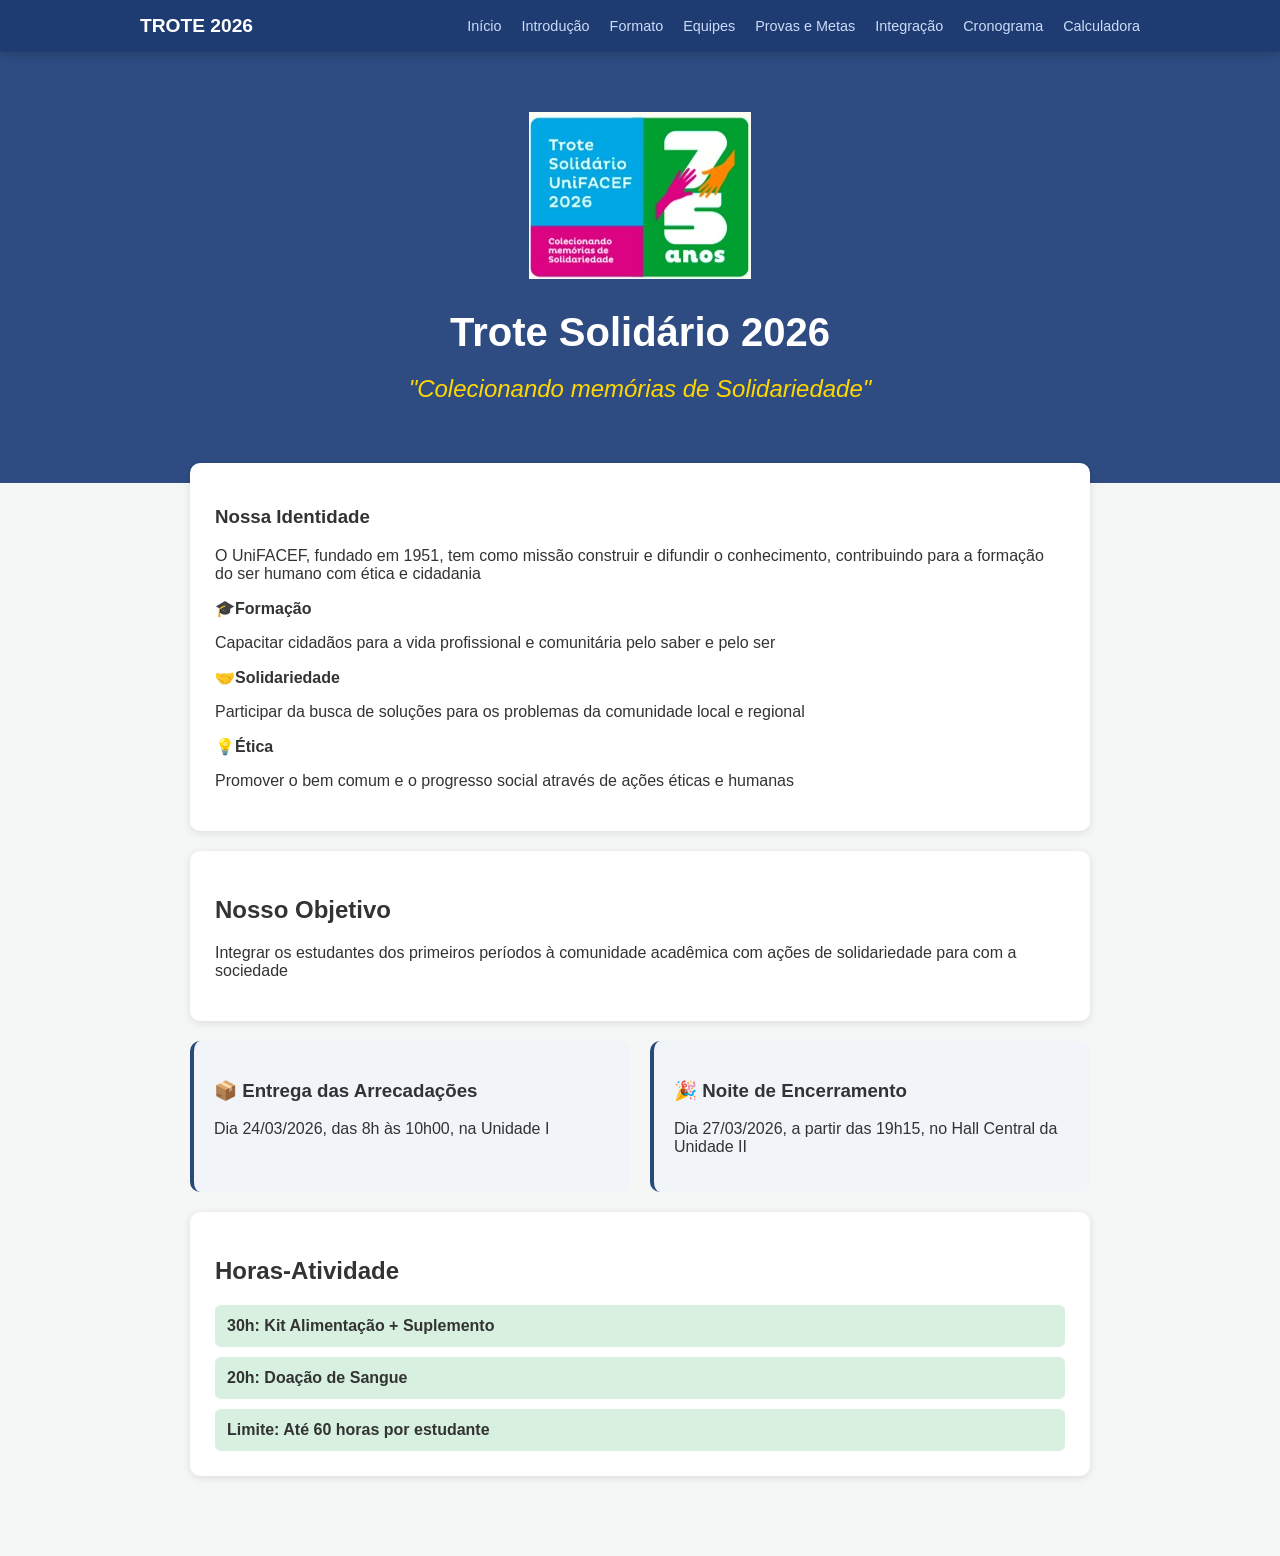
==== site oficial/index.html @ 7d31cde3 "terminando o site" ====
<!DOCTYPE html>
<html lang="pt-br">
    <head>
        <title> Trote Solidário </title>
        <meta charset="UTF-8">
        <link rel="stylesheet" href="site.css">
    </head>
    <body>
        <nav class="menu"> <!-- Menu de navegação -->
            <div class="menu-container">
                <a href="index.html" class="menu-logo"> Trote 2026 </a>
                <ul class="lista">
                    <li> <a href="index.html"> Início </a> </li>
                    <li> <a href="introducao.html"> Introdução </a> </li>
                    <li> <a href="formato.html"> Formato </a> </li>
                    <li> <a href="equipes.html"> Equipes </a> </li>
                    <li> <a href="provas.html"> Provas e Metas </a> </li>
                    <li> <a href="integracao.html"> Integração </a> </li>
                    <li> <a href="cronograma.html"> Cronograma </a> </li>
                    <li> <a href="calculadora.html"> Calculadora </a> </li>
                </ul>
            </div>
        </nav>
        <header class="cabecalho">
            <div class="cabecalho-container">
                <img src="trote.png.jpeg" alt="UniFACEF" class="cabecalho-logo"/>
                <h1> Trote Solidário 2026 </h1>
                <h2> "Colecionando memórias de Solidariedade" </h2>
            </div>

        </header>
        <main class="principal">
            <section class="card">
                <h3> Nossa Identidade </h3>
                <p> O UniFACEF, fundado em 1951, tem como missão construir e difundir o conhecimento, contribuindo para a formação do ser humano com ética e cidadania </p>
                <div class=>
                    <div class=> 
                        <strong> 🎓Formação </strong>
                        <p> Capacitar cidadãos para a vida profissional e 
                            comunitária pelo saber e pelo ser </p>
                    </div>
                    <div class=> 
                        <strong> 🤝Solidariedade </strong>
                        <p> Participar da busca de soluções para os 
                            problemas da comunidade local e regional </p>
                    </div>
                    <div class=> 
                        <strong> 💡Ética </strong>
                        <p> Promover o bem comum e o progresso social através de ações
                             éticas e humanas </p>
                    </div>
                </div>
            </section>
            <section class="card">
              <h2>Nosso Objetivo</h2>
              <p>Integrar os estudantes dos primeiros períodos à comunidade acadêmica com 
                ações de solidariedade para com a sociedade</p>
                <div class="pilar"></div>
            </section>
            <section class="dupla">
<div class="mini-cartão">
<h3>📦 Entrega das Arrecadações</h3>
<p>Dia 24/03/2026, das 8h às 10h00, na Unidade I</p>
</div>
<div class="mini-cartão">
<h3>🎉 Noite de Encerramento</h3>
<p>Dia 27/03/2026, a partir das 19h15, no Hall Central da Unidade II</p>
</div>
</section>
<section class="card">
<h2>Horas-Atividade</h2>
<div class="horas">30h: Kit Alimentação + Suplemento</div>
<div class="horas">20h: Doação de Sangue</div>
<div class="horas">Limite: Até 60 horas por estudante</div>
</section>

        </main>
    </body>
</html>
---- site oficial/site.css ----
body {
    margin: 0; font-family: 'Segoe UI', sans-serif;
    background-color: #f4f7f6; color: #333;
}
.menu {
    background-color: #1e3c72;  padding: 15px 0;
    position: sticky; /* menu fica sempre no topo */
    top: 0; /* posição 0 - posição acima */
    z-index: 1000; /*  fica sempre por cima dos outros conteúdos */
    box-shadow: 0 2px 10px rgba(0,0,0,0.2); /* caixa com sombra */
}
.menu-container{
    max-width: 1000px;
    margin: 0 auto;
    display: flex;
    justify-content: space-between;
    align-items: center;
    padding: 0 20px;
}
.menu-logo{
    color: white; /* cor branca */
    text-decoration: none; /* link sem estar sublinhado */
    font-weight: bold; /* negrito */
    font-size: 1.2rem; /* 1.2 * 16px */
    text-transform: uppercase; /* letra maiúscula */
}
.lista {
    list-style: none; display: flex; gap: 20px;
    margin: 0; padding: 0;
}
.lista a{
    color: #CBDCF7; text-decoration: none; font-size: 0.9rem;
    font-weight: 500; transition: color 0.3s; 
}
.lista a:hover {
    color: #ffffff;
}
.cabecalho {
    background-color: #2e4c82; color: white; padding: 60px 20px;
    text-align: center;
}
.cabecalho h1{
    font-size: 2.5rem; margin-bottom: 5px;
}
.cabecalho h2{
    font-weight: 300;
    font-style: italic;
    color: #ffd700; 
}
.principal{
    /* -40px subiu auto embaixo e 40 é na lateral */
    max-width: 900px; margin: -40px auto 40px; padding: 20px;
    
}
.card{
background:white;
padding:25px;
border-radius:10px;
margin-bottom:20px;
box-shadow:0px 2px 8px rgba(0,0,0,0.1);
}
.dupla{
display:flex;
gap:20px;
margin-bottom:20px;
}
.mini-cartão{background:#f1f4f8;
padding:20px;
border-radius:10px;
flex:1;
border-left:4px solid #274a7d;
}
.horas{
background:#d7f0df;
padding:12px;
border-radius:6px;
margin-top: 10px;
font-weight:bold;
}
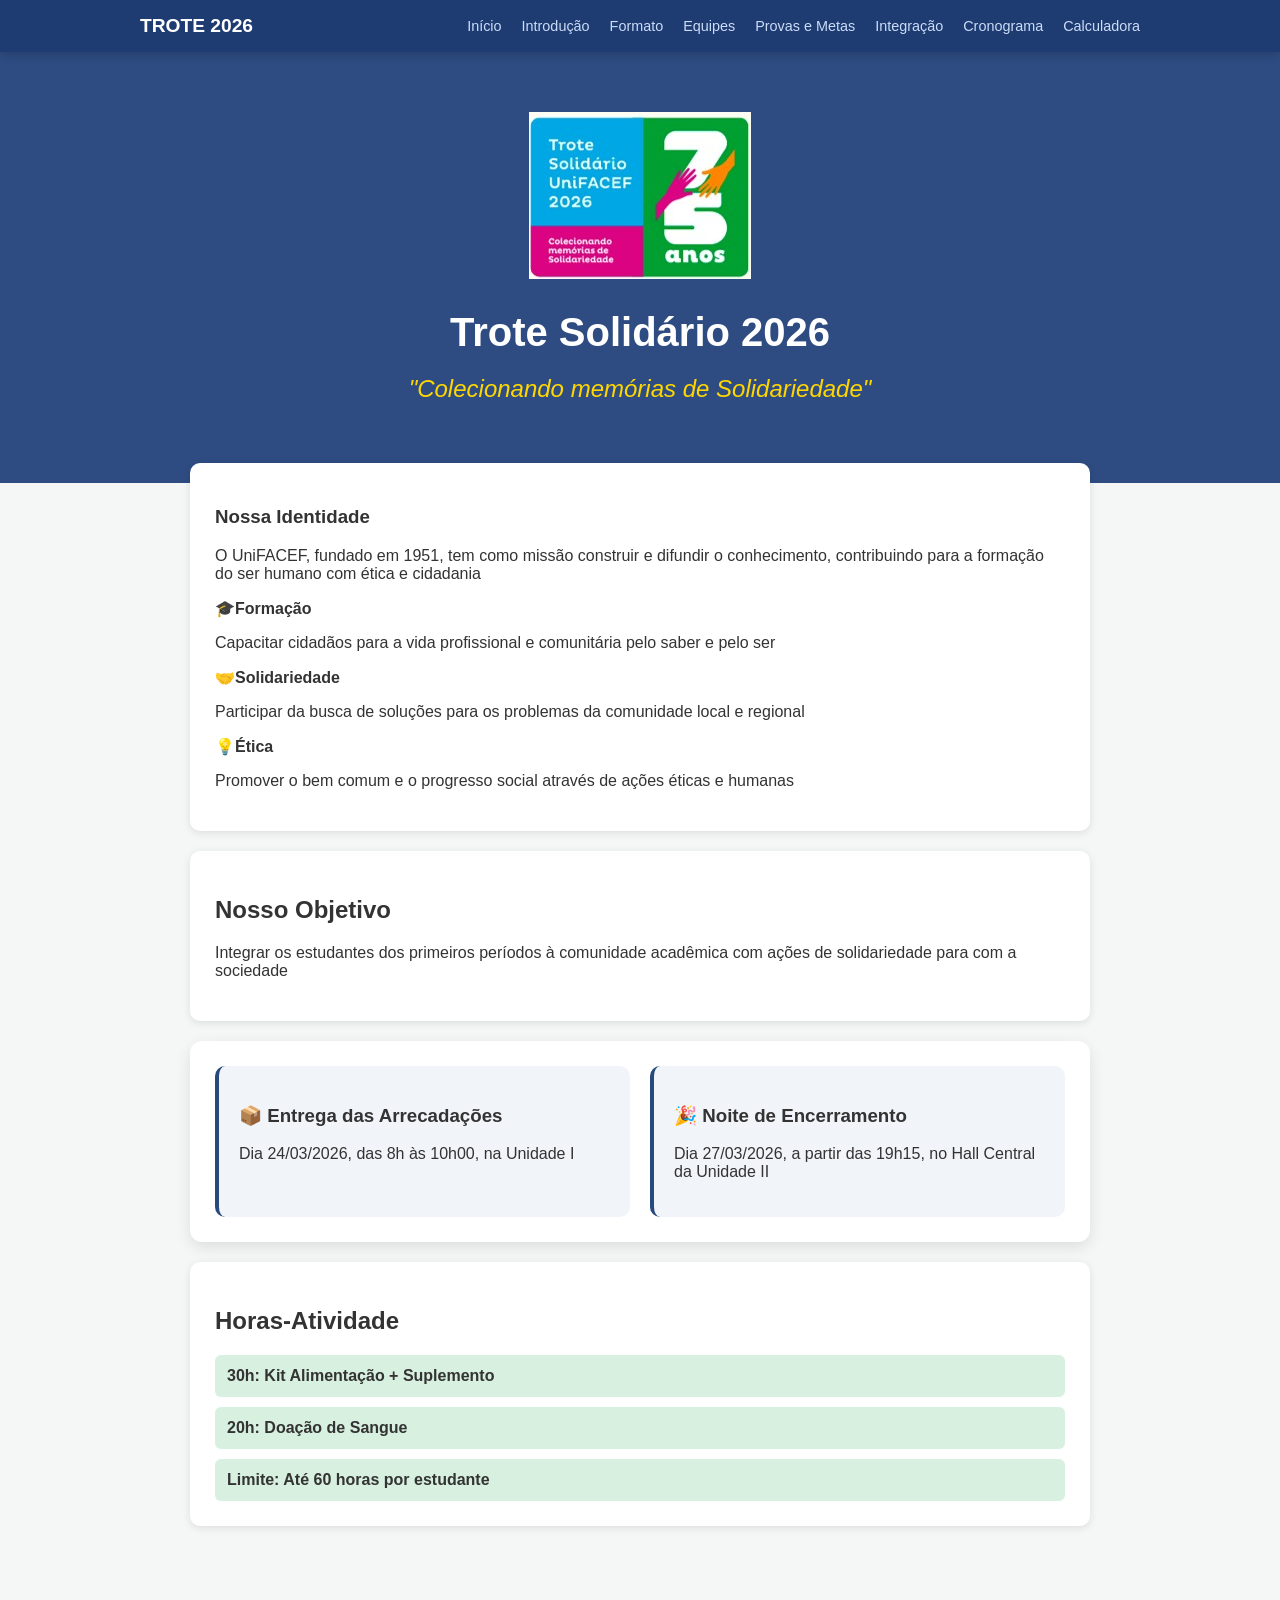
==== commit 84a3fb99: "terminando" ====
--- a/site oficial/index.html
+++ b/site oficial/index.html
@@ -1,10 +1,12 @@
 <!DOCTYPE html>
 <html lang="pt-br">
+
     <head>
         <title> Trote Solidário </title>
         <meta charset="UTF-8">
         <link rel="stylesheet" href="site.css">
     </head>
+
     <body>
         <nav class="menu"> <!-- Menu de navegação -->
             <div class="menu-container">
@@ -29,7 +31,9 @@
             </div>
 
         </header>
+
         <main class="principal">
+
             <section class="card">
                 <h3> Nossa Identidade </h3>
                 <p> O UniFACEF, fundado em 1951, tem como missão construir e difundir o conhecimento, contribuindo para a formação do ser humano com ética e cidadania </p>
@@ -51,12 +55,14 @@
                     </div>
                 </div>
             </section>
+
             <section class="card">
               <h2>Nosso Objetivo</h2>
               <p>Integrar os estudantes dos primeiros períodos à comunidade acadêmica com 
                 ações de solidariedade para com a sociedade</p>
                 <div class="pilar"></div>
             </section>
+
             <section class="dupla">
 <div class="mini-cartão">
 <h3>📦 Entrega das Arrecadações</h3>
@@ -67,6 +73,7 @@
 <p>Dia 27/03/2026, a partir das 19h15, no Hall Central da Unidade II</p>
 </div>
 </section>
+
 <section class="card">
 <h2>Horas-Atividade</h2>
 <div class="horas">30h: Kit Alimentação + Suplemento</div>
--- a/site oficial/site.css
+++ b/site oficial/site.css
@@ -49,11 +49,13 @@
 }
 .principal{
     /* -40px subiu auto embaixo e 40 é na lateral */
-    max-width: 900px; margin: -40px auto 40px; padding: 20px;
+    max-width: 900px;
+     margin: -40px auto 40px; 
+     padding: 20px;
     
 }
 .card{
-background:white;
+background-color: white;
 padding:25px;
 border-radius:10px;
 margin-bottom:20px;
@@ -77,6 +79,126 @@
 margin-top: 10px;
 font-weight:bold;
 }
-
-
-
+section{
+background-color: white;
+margin-bottom: 20px;
+padding: 25px;
+border-radius: 12px;
+box-shadow: 0 5px 15px rgba(0,0,0,0.1);
+
+}
+.texto-introducao p {
+    line-height: 1.6; /* melhora a leitura de textos longos */
+    margin-bottom: 20px;
+    text-align: justify; /* alinhamento justificado - alinha à esquerda e à direta */
+}
+.lista-valores {
+    list-style: none;
+    padding: 0;
+}
+.lista-valores li {
+    background: #eef5ff;
+    padding: 15px;
+    margin-bottom: 10px;
+    border-radius: 8px;
+    border-left: 5px solid #1e3c72;
+}
+table {
+    width: 100%; border-collapse: collapse; margin-top: 20px;
+    background-color: white;
+}
+
+th, td {
+    padding: 15px; text-align: left; border-bottom: 1px solid #ddd;
+}
+
+th {
+    background-color: #2a5298;
+}
+
+.box-amarela {
+    width: 25px; height: 25px;
+    border-radius: 4px;
+    background: yellow;
+}
+.card-provas{
+    background: white;
+    margin: 20px auto;
+    padding: 20px;
+    width: 80%;
+    border-radius: 10px;
+    box-shadow: 0 2px 6px rgba(0,0,0,0.1);
+}
+
+.kit-box {
+    background: #fff6d8;
+    border: 2px dashed #f0c36d;
+    padding: 15px;
+    border-radius: 8px;
+    margin-top: 10px;
+}
+
+table {
+    width: 100%;
+    border-collapse: collapse;
+    margin-top: 10px;
+}
+
+th {
+    background: #2f4a7a;
+    color: white;
+    padding: 10px;
+}
+
+td {
+    padding: 10px;
+    border-bottom: 1px solid #ccc;
+}
+
+.destaque {
+    border-left: 5px solid #ff6b6b;
+    background: #fff0f0;
+}
+
+.alerta {
+    color: orange;
+    font-weight: bold;
+}
+.item-check {
+    color: green;
+    margin: 5px 0;
+}
+
+.item-alerta {
+    color: orange;
+    margin: 5px 0;
+    font-weight: bold;
+}
+
+.item-info {
+    color: #2f4a7a;
+    margin: 5px 0;
+}
+
+.item-premio {
+    color: #a67c00;
+    margin: 5px 0;
+    font-weight: bold;
+}
+
+.destaque-amarelo {
+    border-left: 5px solid gold;
+    background: #fff8e6;
+}
+.footer {
+    background-color: #2f4a7a;
+    color: white;
+    text-align: center;
+    padding: 20px;
+    margin-top: 30px;
+}
+
+.footer-texto {
+    margin: 5px 0;
+    font-size: 14px;
+}
